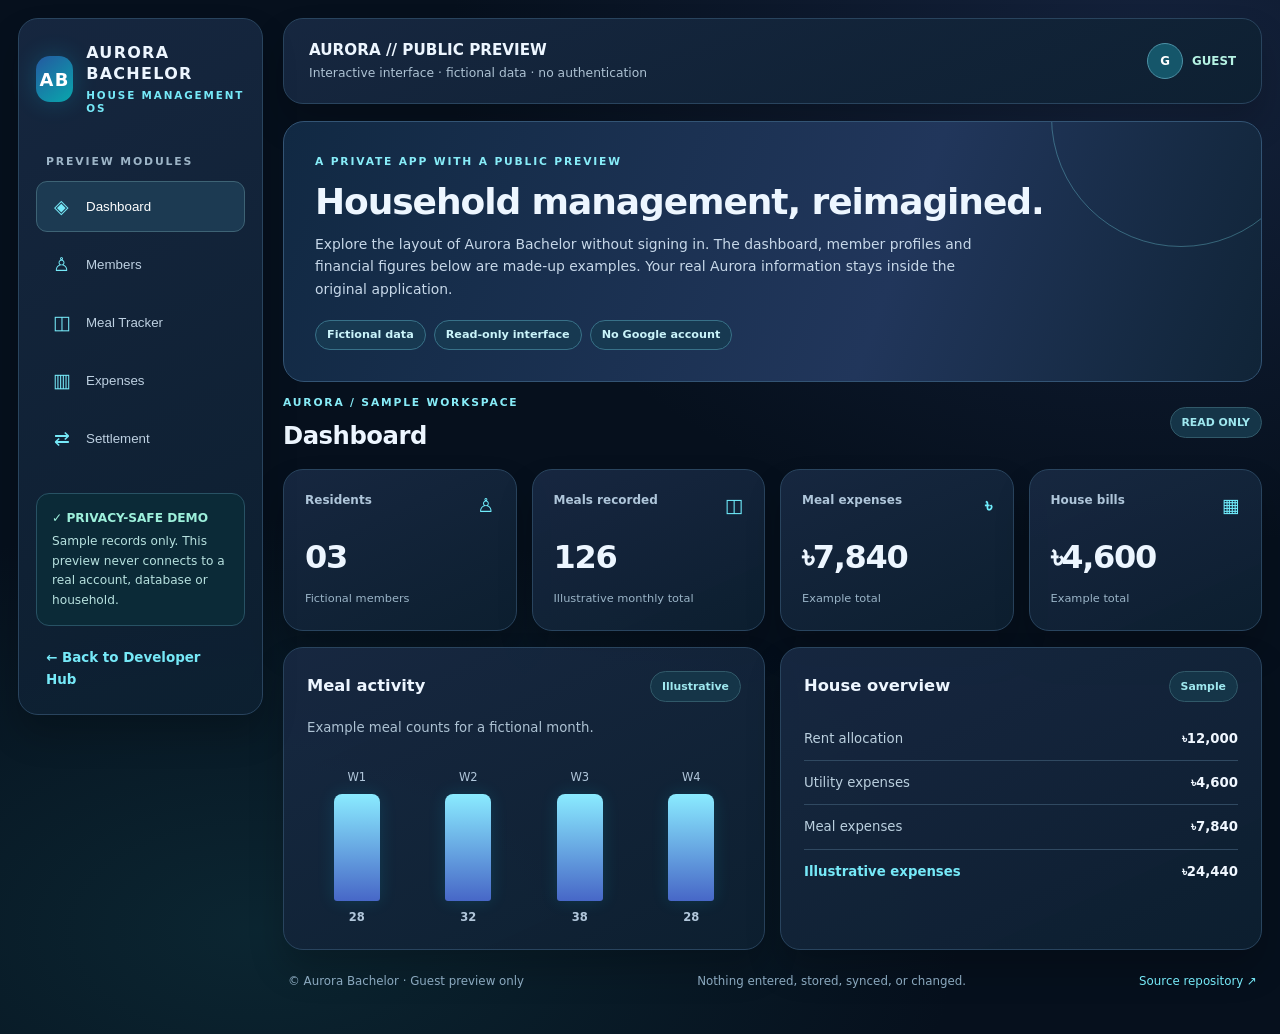
==== aurora-bachelor-demo.html @ b754359e "feat: add privacy-safe Aurora Bachelor guest demo with sample data" ====
<!doctype html>
<html lang="en">
<head>
<meta charset="utf-8">
<meta name="viewport" content="width=device-width,initial-scale=1">
<meta name="theme-color" content="#081422">
<meta name="description" content="Aurora Bachelor read-only guest preview with fictional sample data. No login or real household data.">
<meta name="robots" content="noindex,nofollow">
<meta http-equiv="Content-Security-Policy" content="default-src 'none'; style-src 'unsafe-inline'; script-src 'unsafe-inline'; img-src 'none'; font-src 'none'; connect-src 'none'; object-src 'none'; base-uri 'none'; form-action 'none'">
<title>Aurora Bachelor | Privacy-Safe Guest Demo</title>
<style>
:root{color-scheme:dark;--bg:#06101d;--card:#101f32;--line:#244059;--text:#edf6ff;--muted:#adc2d3;--cyan:#76e9f8;--purple:#c3abff}
*,*::before,*::after{box-sizing:border-box}
body{margin:0;min-height:100vh;background:radial-gradient(ellipse 55% 48% at 90% 5%,#24365f77,transparent),radial-gradient(ellipse 55% 40% at 20% 90%,#113e4877,transparent),var(--bg);color:var(--text);font:15px/1.6 system-ui,-apple-system,"Segoe UI",sans-serif}
a{color:inherit}
.skip{position:absolute;left:14px;top:-70px;background:white;color:#101726;padding:10px;border-radius:8px;z-index:4}
.skip:focus{top:14px}
:where(a,button):focus-visible{outline:3px solid var(--cyan);outline-offset:3px}
.workspace{width:min(1380px,calc(100% - 36px));margin:18px auto;display:grid;grid-template-columns:245px minmax(0,1fr);gap:20px}
.glass{background:linear-gradient(155deg,#182943e8,#0d2031ea);border:1px solid #29445e;border-radius:20px;box-shadow:0 20px 35px #0003}
.sidebar{padding:24px 17px;align-self:start;position:sticky;top:18px}
.brand{display:flex;align-items:center;gap:13px;text-decoration:none;font-weight:800;letter-spacing:.08em;line-height:1.3;font-size:1rem}
.brand-symbol{width:46px;height:46px;display:grid;place-items:center;border-radius:14px;background:linear-gradient(140deg,#2459a0,#09a7ad);font-size:1.12rem;color:white;box-shadow:0 0 25px #00d5ff33}
.brand small{display:block;font-size:.65rem;letter-spacing:.18em;color:var(--cyan);margin-top:4px}
.side-caption{margin:37px 10px 11px;font-size:.68rem;letter-spacing:.17em;color:#9db5c7;font-weight:800}
.nav-list{display:grid;gap:7px}
.nav-button{border:1px solid transparent;background:transparent;text-align:left;color:#bdd0e1;font:650 .89rem/1.3 inherit;display:flex;align-items:center;gap:13px;padding:13px;border-radius:11px;cursor:pointer;width:100%;transition:background .18s,border-color .18s}
.nav-button:hover,.nav-button.active{color:white;background:#1c3a52;border-color:#3e6375}
.nav-icon{color:var(--cyan);font-size:1.2rem;width:23px;text-align:center}
.side-note{margin-top:29px;border-radius:13px;border:1px solid #285264;background:#0b2a37;padding:15px;font-size:.76rem;color:#b7e1df}
.side-note strong{display:block;color:#9df0db;margin-bottom:4px}
.side-return{display:block;margin:21px 10px 0;color:var(--cyan);text-decoration:none;font-size:.84rem;font-weight:700}
.main{min-width:0;display:grid;gap:17px;align-content:start}
.topbar{display:flex;justify-content:space-between;align-items:center;gap:18px;padding:19px 25px}
.topbar strong{display:block;font-size:.95rem}
.topbar p{color:var(--muted);font-size:.77rem;margin:2px 0 0}
.guest{display:flex;align-items:center;gap:9px;color:#b5f2e3;font-weight:750;font-size:.74rem;white-space:nowrap}
.guest-avatar{display:grid;place-items:center;border-radius:50%;width:36px;height:36px;border:1px solid #4d91a6;background:#15566a;color:#fff}
.hero{position:relative;overflow:hidden;padding:31px;border-radius:21px;border:1px solid #335474;background:linear-gradient(110deg,#112943,#21365b 62%,#102437)}
.hero::after{content:"";position:absolute;width:260px;height:260px;border:1px solid #7ce0ee55;border-radius:50%;right:-50px;top:-135px;pointer-events:none}
.overline{margin:0 0 9px;color:#87ecf8;letter-spacing:.17em;font-size:.67rem;font-weight:800}
.hero h1{font-size:clamp(1.6rem,3vw,2.25rem);margin:0 0 9px;line-height:1.25;letter-spacing:-.03em}
.hero p:not(.overline){color:#c7d8e9;margin:0;max-width:680px;font-size:.87rem}
.hero .hero-badges{margin-top:20px;display:flex;flex-wrap:wrap;gap:8px}
.hero-badges span{display:inline-flex;border-radius:50px;background:#173951;border:1px solid #387188;padding:5px 11px;color:#caf4fa;font-size:.7rem;font-weight:700}
.view-panel{min-width:0}
.view-panel[hidden]{display:none!important}
.panel-heading{display:flex;align-items:center;justify-content:space-between;gap:13px;margin:12px 0 17px}
.panel-heading h2{font-size:1.52rem;line-height:1.3;margin:0;letter-spacing:-.02em}
.demo-chip,.tag{font-size:.68rem;font-weight:800;border-radius:999px;padding:6px 11px;border:1px solid #315969;background:#153548;color:#9fe8ef}
.stats-grid{display:grid;grid-template-columns:repeat(4,minmax(0,1fr));gap:15px}
.stat{padding:21px;min-width:0}
.stat-head{display:flex;justify-content:space-between;gap:10px;color:#afc6da;font-size:.75rem;font-weight:650}
.stat-symbol{font-size:1.2rem;color:#70edfc}
.stat strong{display:block;font-size:clamp(1.4rem,2.7vw,2rem);font-weight:800;letter-spacing:-.04em;margin:11px 0 1px}
.stat small{font-size:.71rem;color:#9ab4c7}
.two-col{display:grid;grid-template-columns:repeat(2,minmax(0,1fr));gap:15px;margin-top:16px}
.pane{padding:23px;min-width:0}
.pane-head{display:flex;align-items:center;gap:12px;justify-content:space-between;margin-bottom:15px}
.pane h3{font-size:1.02rem;line-height:1.35;margin:0}
.muted{color:var(--muted);font-size:.83rem;margin:4px 0 18px}
.bar-chart{margin-top:30px;display:flex;align-items:flex-end;justify-content:space-around;height:158px;gap:12px}
.bar-chart div{flex:1;height:100%;display:flex;flex-direction:column;align-items:center;justify-content:flex-end;gap:7px;color:#b2c7db;font-size:.72rem}
.bar-chart i{height:var(--level);max-height:110px;width:min(55%,46px);min-width:12px;border-radius:8px 8px 3px 3px;background:linear-gradient(#8aebff,#4767c7);box-shadow:0 0 17px #00ddff22}
.bar-chart b{font-weight:700}
.line-item{display:flex;justify-content:space-between;gap:13px;padding:11px 0;border-bottom:1px solid #304961;color:#bbd0df;font-size:.83rem}
.line-item strong{color:#f0f7ff}
.line-item.last{border-bottom:0;font-weight:750;color:var(--cyan)}
.people-grid{display:grid;gap:10px}
.person{display:flex;align-items:center;gap:14px;border:1px solid #28475d;padding:15px;border-radius:13px;background:#13263b}
.avatar{width:42px;height:42px;flex:0 0 42px;display:grid;place-items:center;background:#1c5a75;color:#c9faff;border-radius:50%;font-weight:800}
.person div{display:grid}
.person div small{color:var(--muted)}
.status{margin-left:auto;border-radius:20px;padding:4px 10px;background:#144b3c;color:#a9efce;font-size:.7rem}
.table-scroll{max-width:100%;overflow-x:auto}
table{border-collapse:collapse;width:100%;min-width:440px;text-align:left;font-size:.8rem}
th,td{padding:13px 11px;border-bottom:1px solid #284459;white-space:nowrap}
th{color:#a7ecf5;font-weight:700}
td{color:#d5e6f5}
tfoot th{border-bottom:0}
.two-stats{grid-template-columns:repeat(2,minmax(0,1fr));margin-bottom:16px}
.notice{border:1px solid #295777;border-radius:13px;padding:16px;background:#0c2f40;color:#c0e9ef;font-size:.85rem}
.notice.compact{margin-top:20px}
.footer{display:flex;flex-wrap:wrap;gap:15px;justify-content:space-between;color:#8ba9bf;font-size:.74rem;padding:5px 5px 25px}
.footer a{color:var(--cyan);text-decoration:none}
@media(max-width:1040px){.workspace{grid-template-columns:210px minmax(0,1fr)}.stats-grid{grid-template-columns:repeat(2,minmax(0,1fr))}.two-col{grid-template-columns:1fr}}
@media(max-width:700px){.workspace{display:block;width:calc(100% - 22px);margin:11px auto}.sidebar{position:static;padding:16px;margin-bottom:15px}.side-caption{margin:20px 8px 8px}.nav-list{display:flex;overflow-x:auto;gap:7px;padding-bottom:4px}.nav-button{width:auto;flex:none;white-space:nowrap;padding:10px 12px}.side-note{margin-top:11px}.side-return{margin:13px 7px 0}.topbar{padding:16px}.main{gap:13px}.hero{padding:24px}.panel-heading{margin:8px 0 14px}}
@media(max-width:420px){.stats-grid{grid-template-columns:1fr}.topbar{align-items:flex-start}.guest{font-size:.67rem}.stat{padding:17px}.pane{padding:17px}.hero{padding:19px}.panel-heading{flex-wrap:wrap}}
@media(prefers-reduced-motion:reduce){html{scroll-behavior:auto}.nav-button{transition:none}}
</style>
</head>
<body>
<a href="#main" class="skip">Skip to guest preview</a>
<div class="workspace">
<aside class="sidebar glass" aria-label="Guest demo navigation">
 <a href="https://gitwithmasum.github.io/" class="brand"><span class="brand-symbol">AB</span><span>AURORA BACHELOR<small>HOUSE MANAGEMENT OS</small></span></a>
 <p class="side-caption">PREVIEW MODULES</p>
 <nav class="nav-list" aria-label="Preview sections"><button class="nav-button active" type="button" data-view="dashboard" aria-pressed="true" id="tab-dashboard"><span class="nav-icon" aria-hidden="true">◈</span>Dashboard</button>
<button class="nav-button" type="button" data-view="members" aria-pressed="false" id="tab-members"><span class="nav-icon" aria-hidden="true">♙</span>Members</button>
<button class="nav-button" type="button" data-view="meals" aria-pressed="false" id="tab-meals"><span class="nav-icon" aria-hidden="true">◫</span>Meal Tracker</button>
<button class="nav-button" type="button" data-view="expenses" aria-pressed="false" id="tab-expenses"><span class="nav-icon" aria-hidden="true">▥</span>Expenses</button>
<button class="nav-button" type="button" data-view="settlement" aria-pressed="false" id="tab-settlement"><span class="nav-icon" aria-hidden="true">⇄</span>Settlement</button></nav>
 <div class="side-note"><strong>✓ PRIVACY-SAFE DEMO</strong>Sample records only. This preview never connects to a real account, database or household.</div>
 <a href="https://gitwithmasum.github.io/" class="side-return">← Back to Developer Hub</a>
</aside>
<div class="main">
 <header class="topbar glass"><div><strong>AURORA // PUBLIC PREVIEW</strong><p>Interactive interface · fictional data · no authentication</p></div><div class="guest"><span class="guest-avatar">G</span> GUEST</div></header>
 <main id="main">
 <section class="hero"><p class="overline">A PRIVATE APP WITH A PUBLIC PREVIEW</p><h1>Household management, reimagined.</h1><p>Explore the layout of Aurora Bachelor without signing in. The dashboard, member profiles and financial figures below are made-up examples. Your real Aurora information stays inside the original application.</p><div class="hero-badges"><span>Fictional data</span><span>Read-only interface</span><span>No Google account</span></div></section>
 <section class="view-panel" data-panel="dashboard" aria-labelledby="tab-dashboard" ><div class="panel-heading"><div><p class="overline">AURORA / SAMPLE WORKSPACE</p><h2>Dashboard</h2></div><span class="demo-chip">READ ONLY</span></div>
<div class="stats-grid">
 <article class="stat glass"><div class="stat-head"><span>Residents</span><span class="stat-symbol">♙</span></div><strong>03</strong><small>Fictional members</small></article>
 <article class="stat glass"><div class="stat-head"><span>Meals recorded</span><span class="stat-symbol">◫</span></div><strong>126</strong><small>Illustrative monthly total</small></article>
 <article class="stat glass"><div class="stat-head"><span>Meal expenses</span><span class="stat-symbol">৳</span></div><strong>৳7,840</strong><small>Example total</small></article>
 <article class="stat glass"><div class="stat-head"><span>House bills</span><span class="stat-symbol">▦</span></div><strong>৳4,600</strong><small>Example total</small></article>
</div>
<div class="two-col">
 <article class="pane glass"><div class="pane-head"><h3>Meal activity</h3><span class="tag">Illustrative</span></div><p class="muted">Example meal counts for a fictional month.</p><div class="bar-chart" aria-label="Example meal counts: Week one 28, week two 32, week three 38, week four 28">
 <div><span>W1</span><i style="--level:74%"></i><b>28</b></div>
 <div><span>W2</span><i style="--level:84%"></i><b>32</b></div>
 <div><span>W3</span><i style="--level:100%"></i><b>38</b></div>
 <div><span>W4</span><i style="--level:74%"></i><b>28</b></div>
 </div></article>
 <article class="pane glass"><div class="pane-head"><h3>House overview</h3><span class="tag">Sample</span></div>
 <div class="line-item"><span>Rent allocation</span><strong>৳12,000</strong></div>
 <div class="line-item"><span>Utility expenses</span><strong>৳4,600</strong></div>
 <div class="line-item"><span>Meal expenses</span><strong>৳7,840</strong></div>
 <div class="line-item last"><span>Illustrative expenses</span><strong>৳24,440</strong></div>
 </article>
</div></section>
<section class="view-panel" data-panel="members" aria-labelledby="tab-members" hidden><div class="panel-heading"><div><p class="overline">AURORA / SAMPLE WORKSPACE</p><h2>Members</h2></div><span class="demo-chip">READ ONLY</span></div><article class="pane glass"><div class="pane-head"><h3>Household members</h3><span class="tag">3 sample profiles</span></div><p class="muted">No names, emails, or images from any real member account are loaded.</p><div class="people-grid">
 <div class="person"><span class="avatar">G1</span><div><strong>Guest One</strong><small>Sample resident</small></div><span class="status">Active</span></div>
 <div class="person"><span class="avatar">G2</span><div><strong>Guest Two</strong><small>Sample resident</small></div><span class="status">Active</span></div>
 <div class="person"><span class="avatar">G3</span><div><strong>Guest Three</strong><small>Sample resident</small></div><span class="status">Active</span></div>
</div></article></section>
<section class="view-panel" data-panel="meals" aria-labelledby="tab-meals" hidden><div class="panel-heading"><div><p class="overline">AURORA / SAMPLE WORKSPACE</p><h2>Meal Tracker</h2></div><span class="demo-chip">READ ONLY</span></div><article class="pane glass"><div class="pane-head"><h3>Meal ledger</h3><span class="tag">Fictional entries</span></div><p class="muted">Illustration of how monthly meal tracking can be organized.</p><div class="table-scroll"><table><thead><tr><th>Member</th><th>Breakfast</th><th>Lunch</th><th>Dinner</th><th>Total</th></tr></thead><tbody>
<tr><td>Guest One</td><td>9</td><td>17</td><td>16</td><td>42</td></tr>
<tr><td>Guest Two</td><td>12</td><td>14</td><td>16</td><td>42</td></tr>
<tr><td>Guest Three</td><td>10</td><td>15</td><td>17</td><td>42</td></tr>
</tbody><tfoot><tr><th>Sample total</th><th>31</th><th>46</th><th>49</th><th>126</th></tr></tfoot></table></div></article></section>
<section class="view-panel" data-panel="expenses" aria-labelledby="tab-expenses" hidden><div class="panel-heading"><div><p class="overline">AURORA / SAMPLE WORKSPACE</p><h2>Expense Overview</h2></div><span class="demo-chip">READ ONLY</span></div><div class="two-col"><article class="pane glass"><div class="pane-head"><h3>Meal expenses</h3><span class="tag">Example</span></div><div class="line-item"><span>Groceries</span><strong>৳4,200</strong></div><div class="line-item"><span>Rice and staples</span><strong>৳2,240</strong></div><div class="line-item"><span>Cooking supplies</span><strong>৳1,400</strong></div><div class="line-item last"><span>Meal total</span><strong>৳7,840</strong></div></article>
<article class="pane glass"><div class="pane-head"><h3>Utility breakdown</h3><span class="tag">Example</span></div><div class="line-item"><span>Electricity</span><strong>৳1,800</strong></div><div class="line-item"><span>Internet</span><strong>৳1,200</strong></div><div class="line-item"><span>Gas</span><strong>৳1,600</strong></div><div class="line-item last"><span>Bill total</span><strong>৳4,600</strong></div></article></div></section>
<section class="view-panel" data-panel="settlement" aria-labelledby="tab-settlement" hidden><div class="panel-heading"><div><p class="overline">AURORA / SAMPLE WORKSPACE</p><h2>Settlement</h2></div><span class="demo-chip">READ ONLY</span></div><div class="stats-grid two-stats"><article class="stat glass"><div class="stat-head"><span>Illustrative shared expenses</span><span class="stat-symbol">৳</span></div><strong>৳24,440</strong><small>Three fictional members</small></article><article class="stat glass"><div class="stat-head"><span>Approx. split / resident</span><span class="stat-symbol">⇄</span></div><strong>৳8,146.67</strong><small>Equal-share illustration only</small></article></div><article class="pane glass"><div class="pane-head"><h3>Settlement preview</h3><span class="tag">No real payments</span></div><p class="muted">This screen demonstrates the look of a settlement summary only. Actual balances are calculated in the authenticated application, not here.</p><div class="notice compact"><span aria-hidden="true">◈</span> No transaction can be created, modified, or submitted from this preview.</div></article></section>
 </main>
 <footer class="footer"><span>© Aurora Bachelor · Guest preview only</span><span>Nothing entered, stored, synced, or changed.</span><a href="https://github.com/gitwithmasum/Aurora-Bachelor" target="_blank" rel="noopener noreferrer">Source repository ↗</a></footer>
</div>
</div>
<script>
"use strict";
(function () {
  const buttons = Array.from(document.querySelectorAll("[data-view]"));
  const panels = Array.from(document.querySelectorAll("[data-panel]"));
  buttons.forEach((button) => {
    button.addEventListener("click", () => {
      const selection = button.dataset.view;
      buttons.forEach((item) => {
        const active = item.dataset.view === selection;
        item.classList.toggle("active", active);
        item.setAttribute("aria-pressed", String(active));
      });
      panels.forEach((pane) => { pane.hidden = pane.dataset.panel !== selection; });
      document.getElementById("main").scrollIntoView({block:"start", behavior:"auto"});
    });
  });
})();
</script>
</body>
</html>
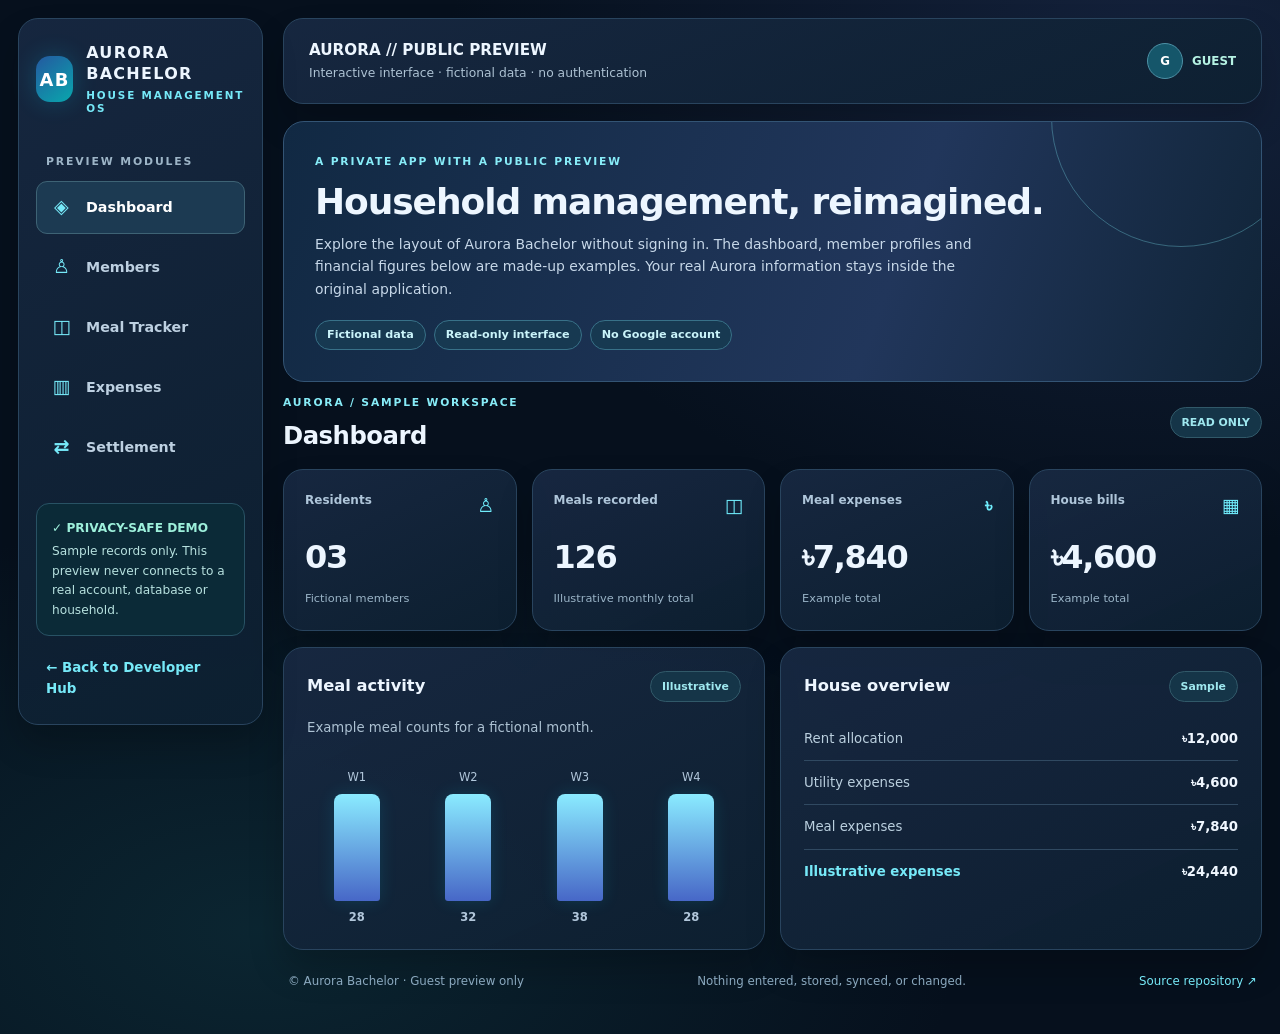
==== commit 8e6116ad: "style: polish responsive guest demo navigation typography" ====
--- a/aurora-bachelor-demo.html
+++ b/aurora-bachelor-demo.html
@@ -24,7 +24,7 @@
 .brand small{display:block;font-size:.65rem;letter-spacing:.18em;color:var(--cyan);margin-top:4px}
 .side-caption{margin:37px 10px 11px;font-size:.68rem;letter-spacing:.17em;color:#9db5c7;font-weight:800}
 .nav-list{display:grid;gap:7px}
-.nav-button{border:1px solid transparent;background:transparent;text-align:left;color:#bdd0e1;font:650 .89rem/1.3 inherit;display:flex;align-items:center;gap:13px;padding:13px;border-radius:11px;cursor:pointer;width:100%;transition:background .18s,border-color .18s}
+.nav-button{border:1px solid transparent;background:transparent;text-align:left;color:#bdd0e1;font:inherit;font-size:.89rem;font-weight:650;line-height:1.3;display:flex;align-items:center;gap:13px;padding:13px;border-radius:11px;cursor:pointer;width:100%;transition:background .18s,border-color .18s}
 .nav-button:hover,.nav-button.active{color:white;background:#1c3a52;border-color:#3e6375}
 .nav-icon{color:var(--cyan);font-size:1.2rem;width:23px;text-align:center}
 .side-note{margin-top:29px;border-radius:13px;border:1px solid #285264;background:#0b2a37;padding:15px;font-size:.76rem;color:#b7e1df}
